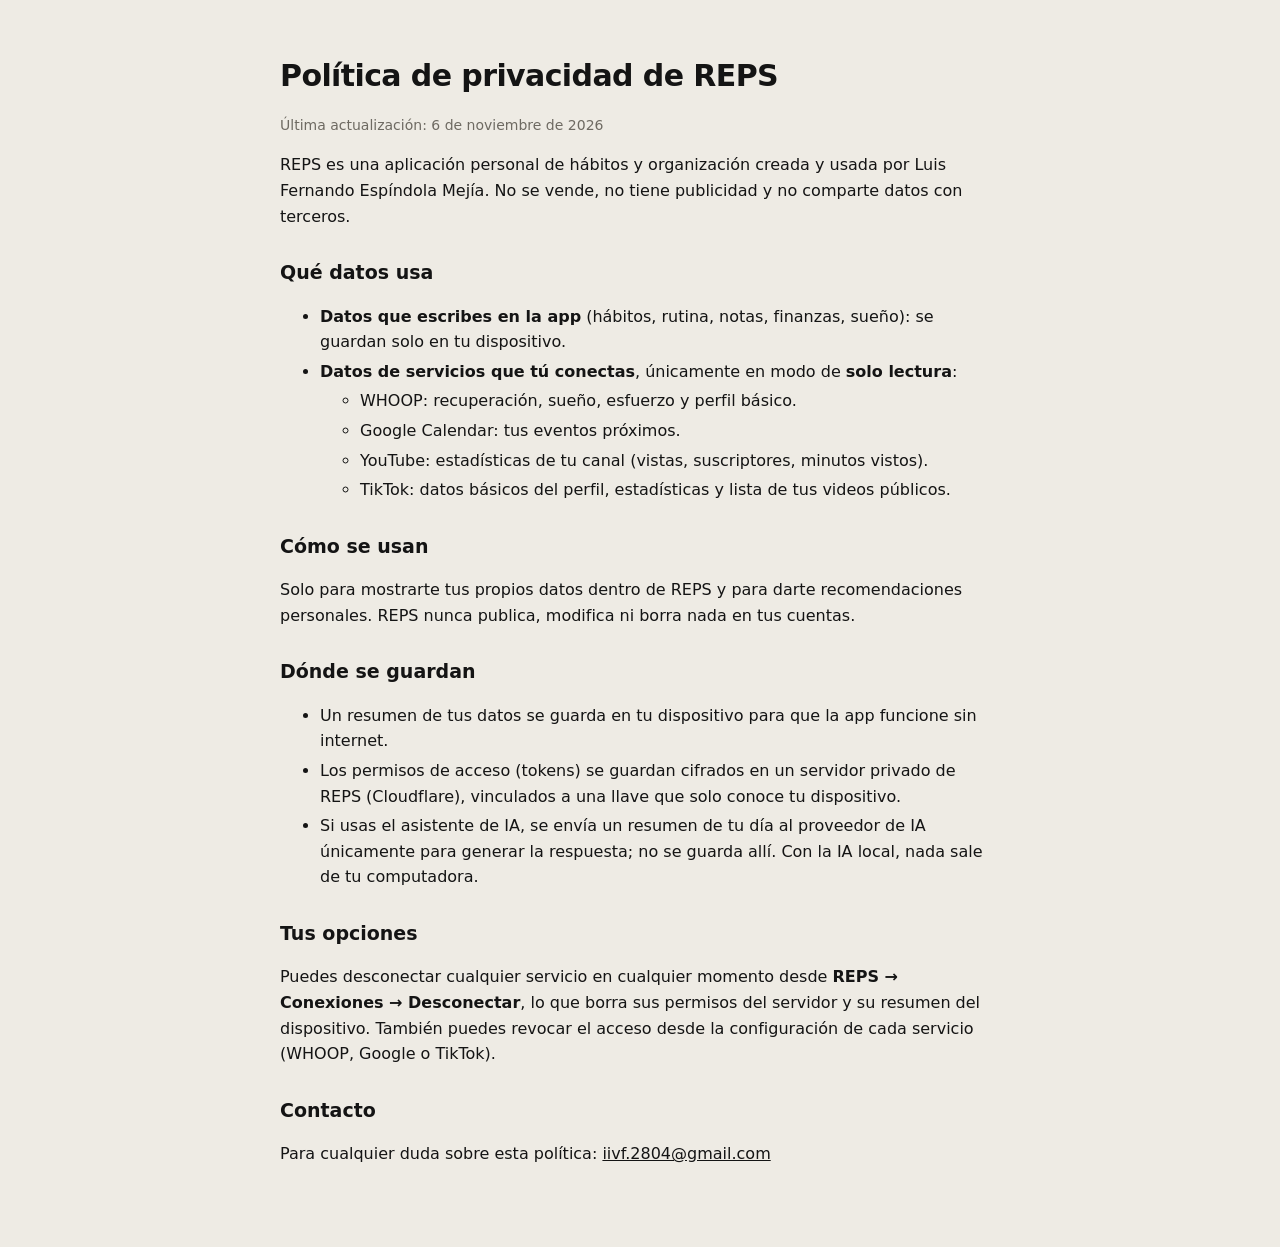
==== privacidad.html @ 22146ba0 "Política de privacidad y términos de uso (para WHOOP, Google y TikTok) Páginas públicas que piden lo" ====
<!DOCTYPE html>
<html lang="es">
<head>
<meta charset="UTF-8">
<meta name="viewport" content="width=device-width, initial-scale=1.0">
<title>REPS · Política de privacidad</title>
<style>
  body{font-family:system-ui,-apple-system,"Segoe UI",Roboto,sans-serif;max-width:720px;margin:0 auto;padding:32px 20px 64px;line-height:1.6;color:#141414;background:#eeebe4}
  h1{font-size:30px;letter-spacing:-.02em;margin-bottom:4px}
  h2{font-size:19px;margin-top:28px}
  .fecha{color:#6e6a62;font-size:14px}
  a{color:#141414}
  li{margin:4px 0}
</style>
</head>
<body>
<h1>Política de privacidad de REPS</h1>
<p class="fecha">Última actualización: 6 de noviembre de 2026</p>

<p>REPS es una aplicación personal de hábitos y organización creada y usada por Luis Fernando Espíndola Mejía. No se vende, no tiene publicidad y no comparte datos con terceros.</p>

<h2>Qué datos usa</h2>
<ul>
  <li><b>Datos que escribes en la app</b> (hábitos, rutina, notas, finanzas, sueño): se guardan solo en tu dispositivo.</li>
  <li><b>Datos de servicios que tú conectas</b>, únicamente en modo de <b>solo lectura</b>:
    <ul>
      <li>WHOOP: recuperación, sueño, esfuerzo y perfil básico.</li>
      <li>Google Calendar: tus eventos próximos.</li>
      <li>YouTube: estadísticas de tu canal (vistas, suscriptores, minutos vistos).</li>
      <li>TikTok: datos básicos del perfil, estadísticas y lista de tus videos públicos.</li>
    </ul>
  </li>
</ul>

<h2>Cómo se usan</h2>
<p>Solo para mostrarte tus propios datos dentro de REPS y para darte recomendaciones personales. REPS nunca publica, modifica ni borra nada en tus cuentas.</p>

<h2>Dónde se guardan</h2>
<ul>
  <li>Un resumen de tus datos se guarda en tu dispositivo para que la app funcione sin internet.</li>
  <li>Los permisos de acceso (tokens) se guardan cifrados en un servidor privado de REPS (Cloudflare), vinculados a una llave que solo conoce tu dispositivo.</li>
  <li>Si usas el asistente de IA, se envía un resumen de tu día al proveedor de IA únicamente para generar la respuesta; no se guarda allí. Con la IA local, nada sale de tu computadora.</li>
</ul>

<h2>Tus opciones</h2>
<p>Puedes desconectar cualquier servicio en cualquier momento desde <b>REPS → Conexiones → Desconectar</b>, lo que borra sus permisos del servidor y su resumen del dispositivo. También puedes revocar el acceso desde la configuración de cada servicio (WHOOP, Google o TikTok).</p>

<h2>Contacto</h2>
<p>Para cualquier duda sobre esta política: <a href="mailto:iivf.2804@gmail.com">iivf.2804@gmail.com</a></p>
</body>
</html>
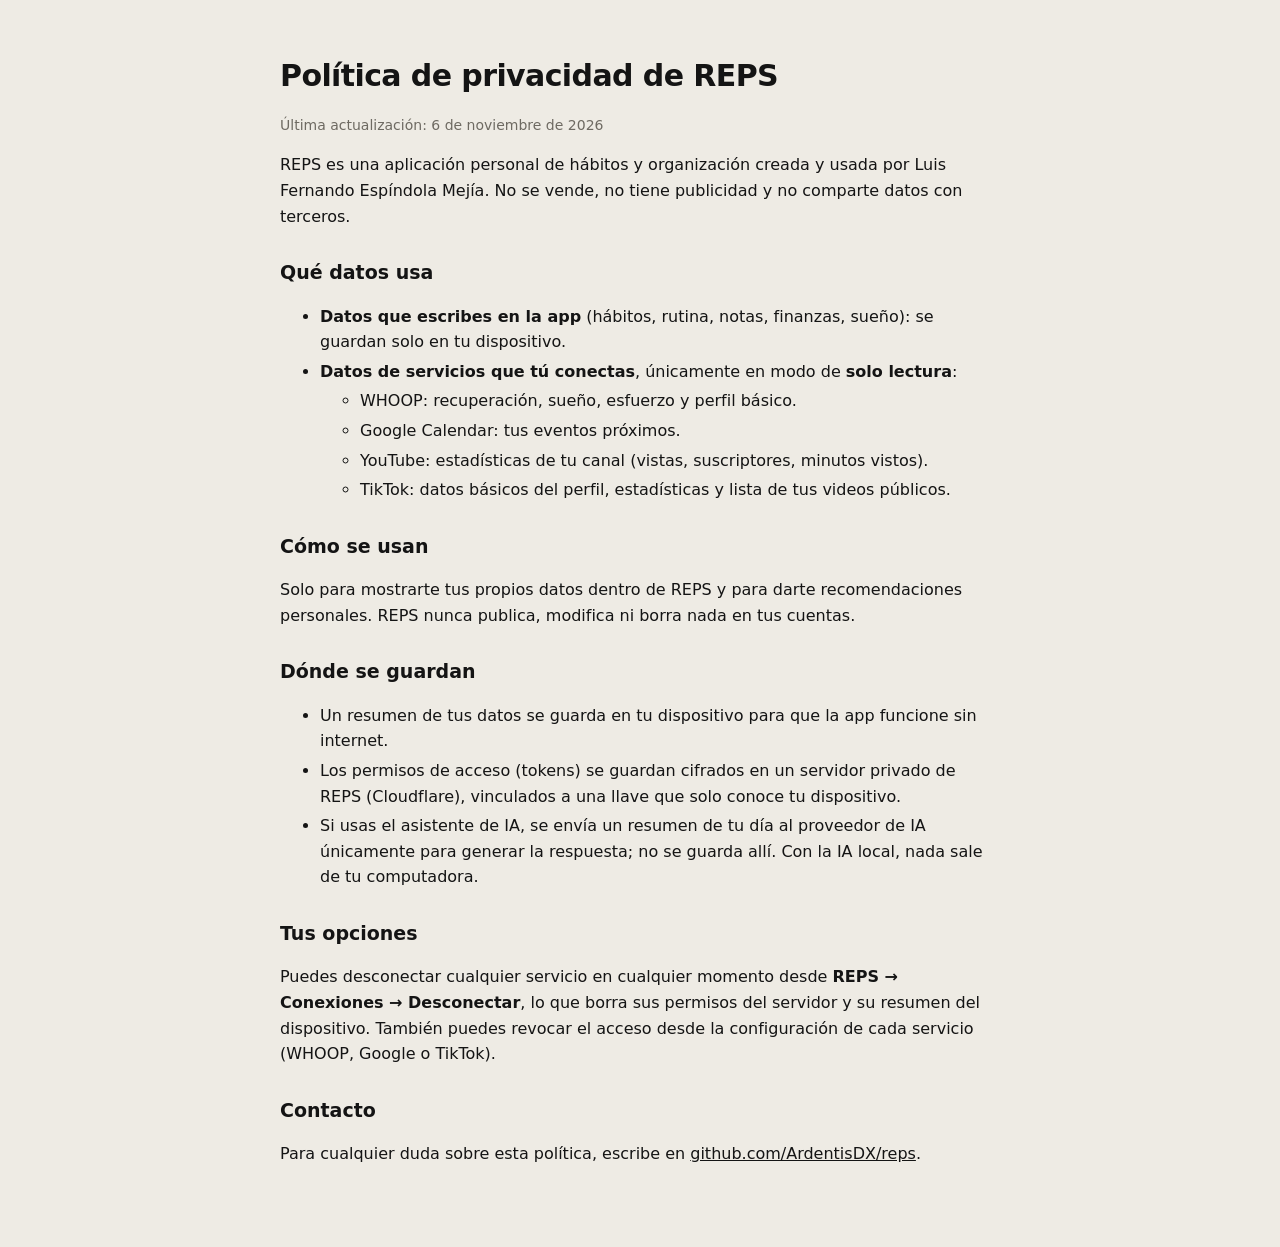
==== commit 90f28ede: "Privacidad/términos: contacto por GitHub en vez de correo No publicar el correo personal sin permiso" ====
--- a/privacidad.html
+++ b/privacidad.html
@@ -46,6 +46,6 @@
 <p>Puedes desconectar cualquier servicio en cualquier momento desde <b>REPS → Conexiones → Desconectar</b>, lo que borra sus permisos del servidor y su resumen del dispositivo. También puedes revocar el acceso desde la configuración de cada servicio (WHOOP, Google o TikTok).</p>
 
 <h2>Contacto</h2>
-<p>Para cualquier duda sobre esta política: <a href="mailto:iivf.2804@gmail.com">iivf.2804@gmail.com</a></p>
+<p>Para cualquier duda sobre esta política, escribe en <a href="https://github.com/ArdentisDX/reps/issues">github.com/ArdentisDX/reps</a>.</p>
 </body>
 </html>
